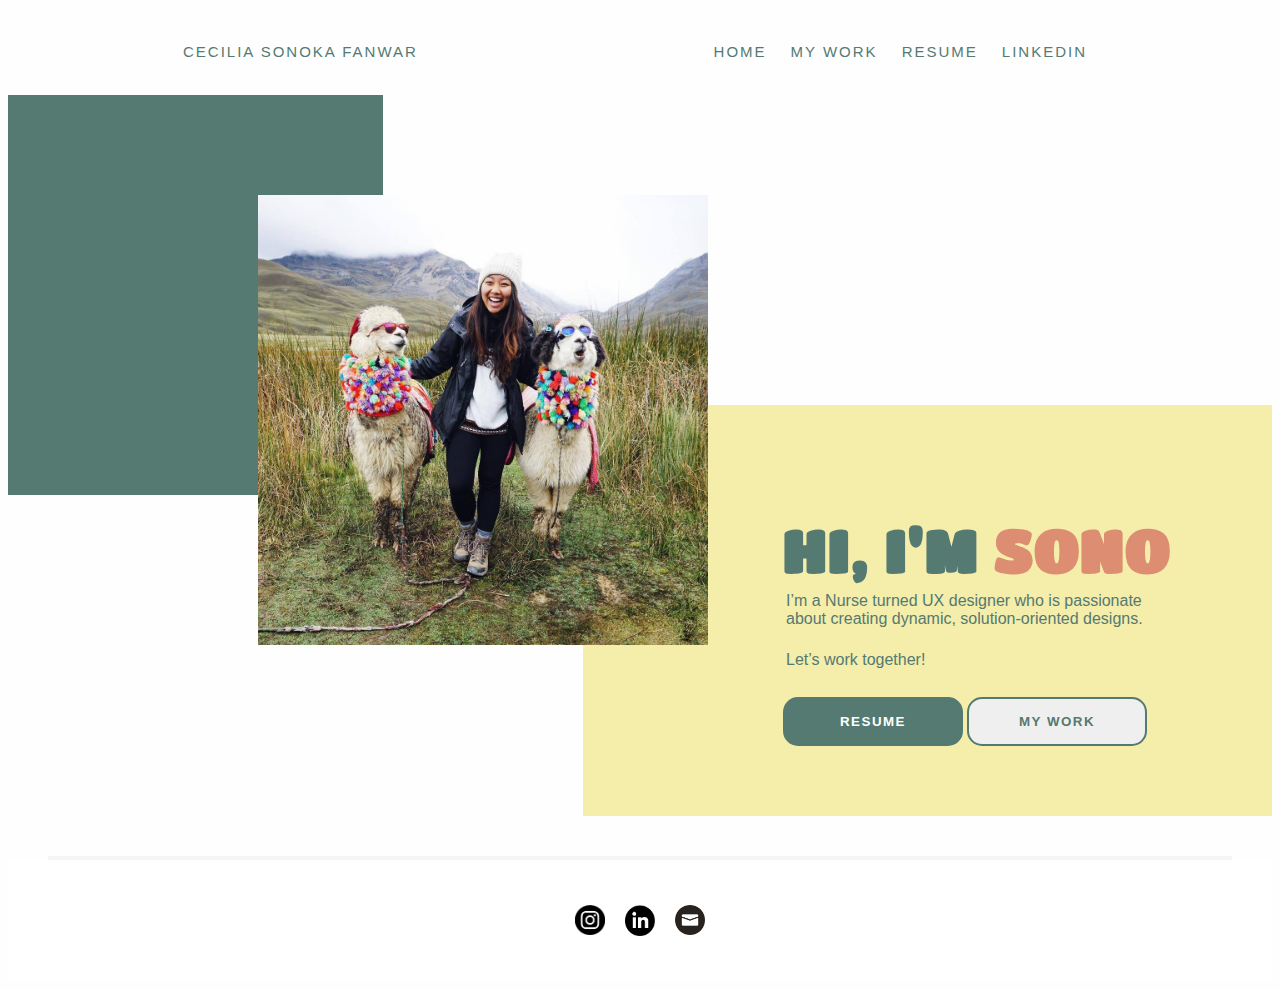
==== index.html @ 2da57848 "hw" ====
<!DOCTYPE html>
<html lang="en"><head><meta http-equiv="Content-Type" content="text/html; charset=UTF-8"><link rel="stylesheet" href="styles.css">


    
    <meta http-equiv="X-UA-Compatible" content="IE=edge">
    <meta name="viewport" content="width=device-width, initial-scale=1.0">
    <title>Sono UX Designer</title>
</head>
<link rel="preconnect" href="https://fonts.googleapis.com">
<link rel="preconnect" href="https://fonts.gstatic.com" crossorigin>
<link href="https://fonts.googleapis.com/css2?family=Jura:wght@300&family=Lato&family=Titan+One&display=swap" rel="stylesheet">

<!-- Header Section -->
<header>
    <link rel="stylesheet" href="https://cdnjs.cloudflare.com/ajax/libs/font-awesome/4.7.0/css/font-awesome.min.css">
    <p class="full-name">CECILIA SONOKA FANWAR </p> 
    <div class="topnav" id="myTopnav">
        <a class="home" href="Home Page.html">HOME</a>
        <a class="mywrk" href="My Work.html">MY WORK</a>
        <a class="pdf" href="https://acrobat.adobe.com/link/review?uri=urn:aaid:scds:US:38817e55-6191-390c-acf7-0b4832b2f152">RESUME</a>
        <a class="linkedin" href="https://www.linkedin.com/in/cecilia-sonoka-fanwar/">LINKEDIN</a>
        <a href="javascript:void(0);" class="icon" onclick="myFunction()">
            <i class="fa fa-bars"></i>
          </a>
    </div>
</header>

<!-- Main body Home page -->
<body>
    <div class="container">
        <div class="back"></div>
        <img class="happy-sono" src="Images/happy-sono.jpeg" alt="happy-sono"></div>
        <div class="text">
            <div class="Main">
                <h1>HI, I'M <span= style="color:#DD8D71">SONO</span></h1>
                <p class="about"> I’m a Nurse turned UX designer who is passionate about creating dynamic, solution-oriented designs.</p>
                <p class="invite">Let’s work together!</p>
            </div>
            <div class="action-button">
                <button id="resume" class="download" type="download" href="https://acrobat.adobe.com/link/review?uri=urn:aaid:scds:US:38817e55-6191-390c-acf7-0b4832b2f152">RESUME</button>
                <button id="my-work" class="page-change" type="page-change">MY WORK</button>
            </div>
        </div>
    </div>
</body>

<!--footer-->
<div class="yellow-line"></div>
<div class="Icon">
<img class="ig" href="https://www.instagram.com/ohnosono/" src="Images/instagram-icon-white-on-black-circle.png">
<img class="in" href="https://www.linkedin.com/in/cecilia-sonoka-fanwar/" src="Images/images.png">
<img class="mail" src="Images/images (1).png">

</div>
</html>
---- styles.css ----
/* Header Section */
header {padding: 20px 175px; 
display: flex;
justify-content: space-between;
align-items: center;}

.full-name {font-family:'Franklin Gothic Medium', 'Arial Narrow', Arial, sans-serif;
font-size: 15px;
text-align: left;
Padding-right: 60px;
color:#547A72;
letter-spacing: 2px;}

.topnav a{font-family:'Franklin Gothic Medium', 'Arial Narrow', Arial, sans-serif;
    font-size: 15px;
    color:#547A72;
    text-align: right;
    text-decoration: none;
    padding: 10px;
    letter-spacing: 2px;
    overflow: hidden;
}

.topnav a:hover{ 
    background-color: #547A72;
    color: #FEFEFF;
    border-radius: 5px;
}

.topnav .icon {
    display: none;
  }

/* Media Query Header*/

@media screen and (max-width: 480px) {

    header {padding: unset;

    }
    .topnav a {display: none;}
    .topnav a.icon {
      float: right;
      display: block;
    }  
}
@media screen and (max-width: 480px)
{
    .topnav.responsive {position: relative; }
    .topnav.responsive a.icon {
      position: relative;
      float: right;
      right: 0;
      top: 0;
         }
    .topnav.responsive a {
      float: none;
      display: block;
      text-align: left;
    }
  }
  


/* Home Page  */
body {background-color: #FEFEFF;
   
    }

h1 {font-family: 'Titan One', cursive;;
    font-weight: bolder;
    font-size: 60px;
    font-weight:bolder;
    text-align: left;
    color: #547A72;
    letter-spacing: 1px;
    margin-bottom:-15px;}

.container{                                                                                                             
    display:grid;
    padding-bottom: 60px;
    width: 1200px;
    grid-template-columns: repeat(5 1fr);
    grid-template-rows: repeat(5 1fr) ;
}
.back{
    background-color: #547A72;
    border: 125px solid #547A72;
    height: 150px;
    grid-column: 1/2;
    
}

.about,.invite {
        font-family:'Lucida Sans', 'Lucida Sans Regular', 'Lucida Grande', 'Lucida Sans Unicode', Geneva, Verdana, sans-serif;
        font-size: 16px;
        color: #547A72; 
        max-width: 400px;
        border-radius: 5px;
        margin: 3px;
        text-align: left;
        padding-top: 20px; 
      
    }
.invite{padding-bottom: 10px;}

.back, .happy-sono{
grid-row: -2/4; 
}


.happy-sono{
     width: 450px;
     grid-column: 1/5;
     grid-row: 1/5;
     padding-left:250px;
}

.text {
    background-color: #F5EDAA;
    padding: 70px 40px 70px 200px;
    margin-left: 575px;
    margin-bottom: 40px;
    margin-top: -300px;
    grid-row: 3/-1;
    
}


button{
    display:inline;
    justify-content: space-between;
    align-items: center;
    border: 2px solid #547A72;
    border-radius: 15px;
    padding: 15px 40px;
    width: 180px;
    font-family: 'Segoe UI', Tahoma, Geneva, Verdana, sans-serif ;
    font-weight: bolder;
    letter-spacing: 1.5px;
    margin-top: 15px;
}
.download{

    background-color: #547A72;
    color: white;
}

.download:hover{
    background-color: #7faba1;
    border:2px solid #7faba1;
    color: white;
}

.page-change{
    color: #547A72;
}

.page-change:hover{
    background-color: #7faba1;
    border:2px solid #7faba1;
    color: white;
}

/* Media Query Body - Home Page */
@media screen and (max-width: 480px)
{  .container{
    width: 450px;
}
    h1{ 
        font-size: 45px;
    }
    .back{border: 175px;
    height: 250px;
    width: 300px;
    margin-top: 30px;}
    
    .happy-sono{ padding-left: 50px;
    width: 325px}

    .text{
        margin-left:15px;
        width: 300px;
        padding: 250px 40px 40px 50px
          }
  .about {
    width: 325px;
    padding-top: 30px;
  }  

  button{
    font-size: 12px;
    width: 140px;
    padding: 15px 10px 15px 10px;
  }
    
}

/* Footer */
.yellow-line{
    background-color: #F5F5F5;
    border: 2px solid #F5F5F5;
    margin-left: 40px;
    margin-right: 40px;
    
}

.Icon{
    background-color: white;
    display: flex;
    justify-content: center;
    align-items: center;
    padding: 35px;
    position: absolute center;
}

.ig, .in, .mail {width: 30px; padding:10px;
    
}
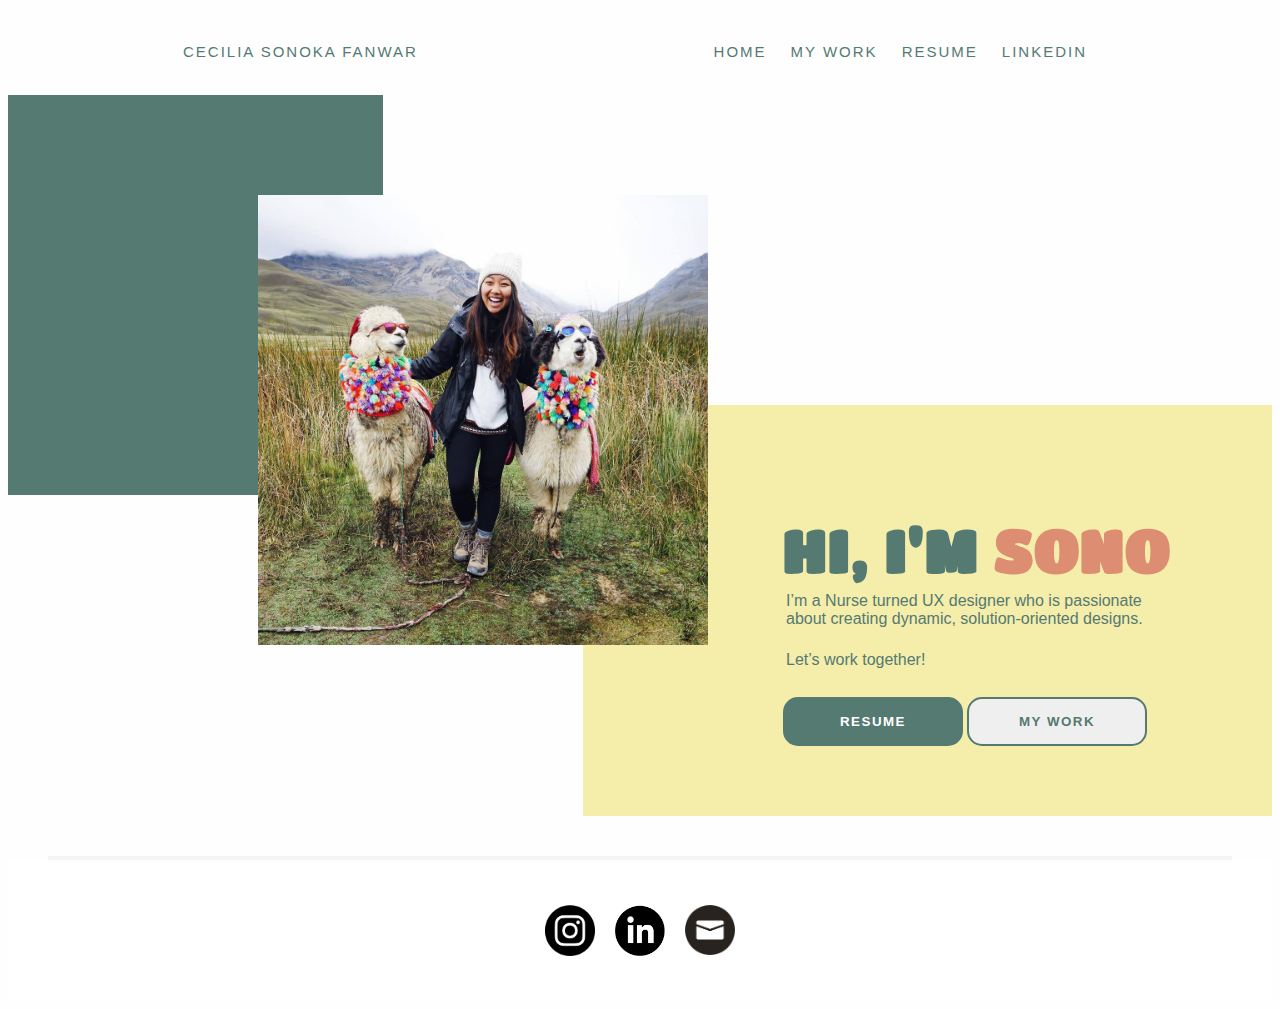
==== commit 2dee5597: "hw" ====
--- a/index.html
+++ b/index.html
@@ -1,8 +1,5 @@
 <!DOCTYPE html>
-<html lang="en"><head><meta http-equiv="Content-Type" content="text/html; charset=UTF-8"><link rel="stylesheet" href="styles.css">
-
-
-    
+<html lang="en"><head><meta http-equiv="Content-Type" content="text/html; charset=UTF-8"><link rel="stylesheet" href="styles.css">  
     <meta http-equiv="X-UA-Compatible" content="IE=edge">
     <meta name="viewport" content="width=device-width, initial-scale=1.0">
     <title>Sono UX Designer</title>
@@ -16,8 +13,8 @@
     <link rel="stylesheet" href="https://cdnjs.cloudflare.com/ajax/libs/font-awesome/4.7.0/css/font-awesome.min.css">
     <p class="full-name">CECILIA SONOKA FANWAR </p> 
     <div class="topnav" id="myTopnav">
-        <a class="home" href="Home Page.html">HOME</a>
-        <a class="mywrk" href="My Work.html">MY WORK</a>
+        <a class="home" href="index.html">HOME</a>
+        <a class="mywrk" href="MyWorkIndex.html">MY WORK</a>
         <a class="pdf" href="https://acrobat.adobe.com/link/review?uri=urn:aaid:scds:US:38817e55-6191-390c-acf7-0b4832b2f152">RESUME</a>
         <a class="linkedin" href="https://www.linkedin.com/in/cecilia-sonoka-fanwar/">LINKEDIN</a>
         <a href="javascript:void(0);" class="icon" onclick="myFunction()">
@@ -47,7 +44,7 @@
 
 <!--footer-->
 <div class="yellow-line"></div>
-<div class="Icon">
+<div class="footer">
 <img class="ig" href="https://www.instagram.com/ohnosono/" src="Images/instagram-icon-white-on-black-circle.png">
 <img class="in" href="https://www.linkedin.com/in/cecilia-sonoka-fanwar/" src="Images/images.png">
 <img class="mail" src="Images/images (1).png">
--- a/styles.css
+++ b/styles.css
@@ -3,7 +3,7 @@
 header {padding: 20px 175px; 
 display: flex;
 justify-content: space-between;
-align-items: center;}
+align-items: center; }
 
 .full-name {font-family:'Franklin Gothic Medium', 'Arial Narrow', Arial, sans-serif;
 font-size: 15px;
@@ -197,6 +197,44 @@
     
 }
 
+/* My Work*/
+
+.second{ 
+    display: flex;
+    justify-content: center;
+}
+.card-container {
+    display: flex;
+    flex-wrap: wrap;
+    justify-content: center;
+    Padding: 70px;
+  }
+  
+  .card {
+    width: 45%;
+    background-color: white;
+    box-shadow: 2px 2px 10px rgba(0, 0, 0, 0.1);
+    overflow: hidden;
+    margin: 20px;
+  }
+  
+  .card img {
+    width: 100%;
+    object-fit: cover;
+  }
+  
+  .card-caption {
+    padding: 20px;
+    text-align: center;
+  }
+  
+  .card-caption h3 {
+    margin-top: 0;
+    margin-bottom: 10px;
+    font-size: 22px;
+    font-weight: bold;}
+  
+
 /* Footer */
 .yellow-line{
     background-color: #F5F5F5;
@@ -206,7 +244,7 @@
     
 }
 
-.Icon{
+.footer{
     background-color: white;
     display: flex;
     justify-content: center;
@@ -215,9 +253,9 @@
     position: absolute center;
 }
 
-.ig, .in, .mail {width: 30px; padding:10px;
-    
-}
-
-
-
+.ig, .in, .mail {width: 50px; padding:10px;
+    
+}
+
+
+
